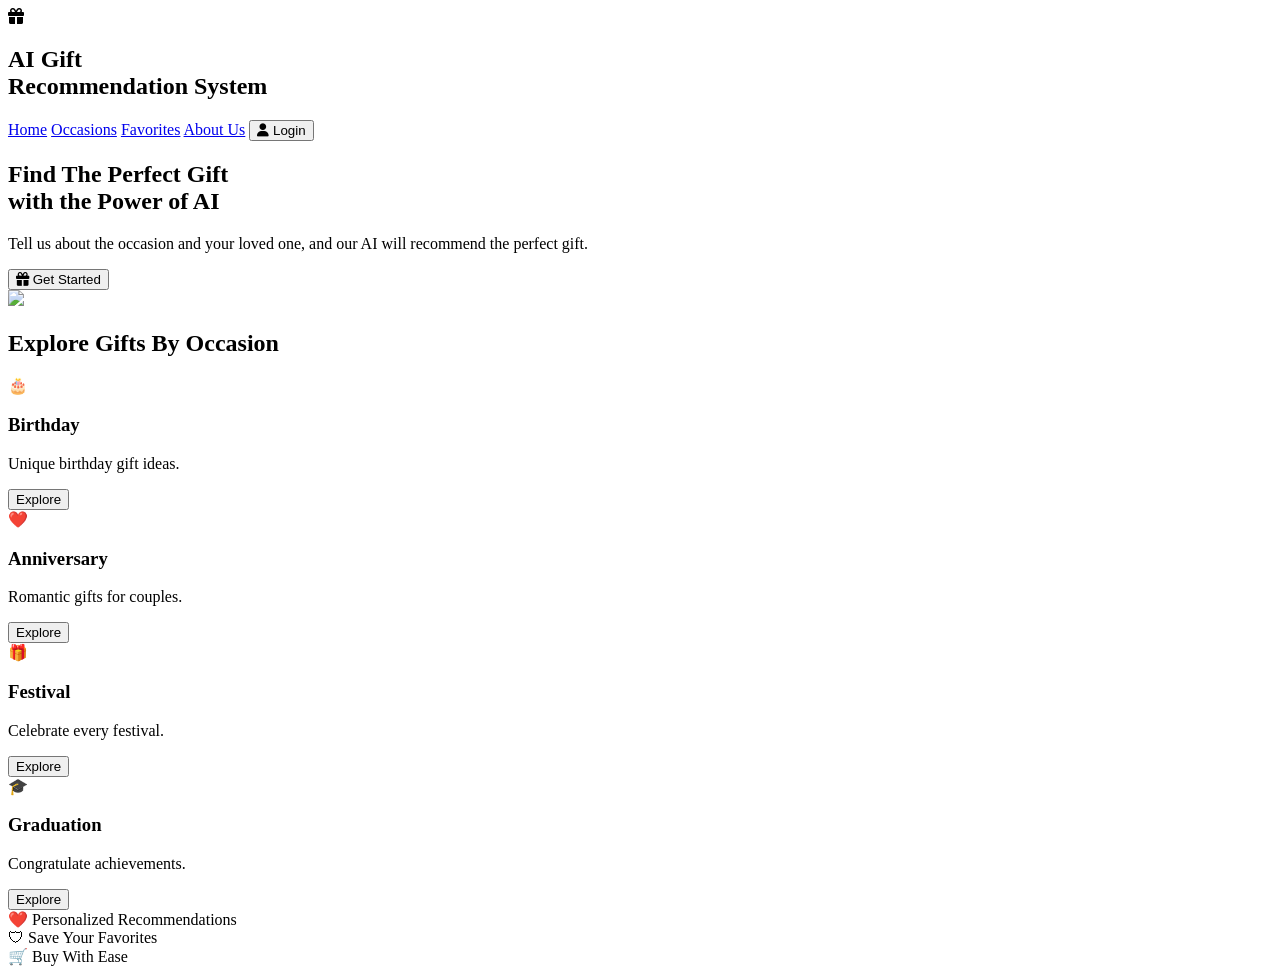
==== index.html @ 60fd73e7 "Create index.html" ====
<!DOCTYPE html>
<html lang="en">
<head>
<meta charset="UTF-8">
<meta name="viewport" content="width=device-width, initial-scale=1.0">
<title>AI Gift Recommendation System</title>
<link rel="stylesheet" href="style.css">

<link rel="stylesheet"
href="https://cdnjs.cloudflare.com/ajax/libs/font-awesome/6.5.2/css/all.min.css">
</head>

<body>

<header>

<div class="logo">
<i class="fa-solid fa-gift"></i>
<h2>AI Gift <br> Recommendation System</h2>
</div>

<nav>
<a href="#">Home</a>
<a href="#">Occasions</a>
<a href="#">Favorites</a>
<a href="#">About Us</a>

<button class="login">
<i class="fa-solid fa-user"></i> Login
</button>

</nav>

</header>


<section class="hero">

<div class="left">

<h1>Find The Perfect Gift <br>
<span>with the Power of AI</span></h1>

<p>
Tell us about the occasion and your loved one,
and our AI will recommend the perfect gift.
</p>

<button class="start">
<i class="fa-solid fa-gift"></i>
Get Started
</button>

</div>

<div class="right">
<img src="images/hero.png">
</div>

</section>


<section>

<h2 class="title">Explore Gifts By Occasion</h2>

<div class="cards">

<div class="card">
<div class="icon">🎂</div>
<h3>Birthday</h3>
<p>Unique birthday gift ideas.</p>
<button>Explore</button>
</div>

<div class="card">
<div class="icon">❤️</div>
<h3>Anniversary</h3>
<p>Romantic gifts for couples.</p>
<button>Explore</button>
</div>

<div class="card">
<div class="icon">🎁</div>
<h3>Festival</h3>
<p>Celebrate every festival.</p>
<button>Explore</button>
</div>

<div class="card">
<div class="icon">🎓</div>
<h3>Graduation</h3>
<p>Congratulate achievements.</p>
<button>Explore</button>
</div>

</div>

</section>


<footer>

<div>
❤️ Personalized Recommendations
</div>

<div>
🛡 Save Your Favorites
</div>

<div>
🛒 Buy With Ease
</div>

</footer>

</body>
</html>
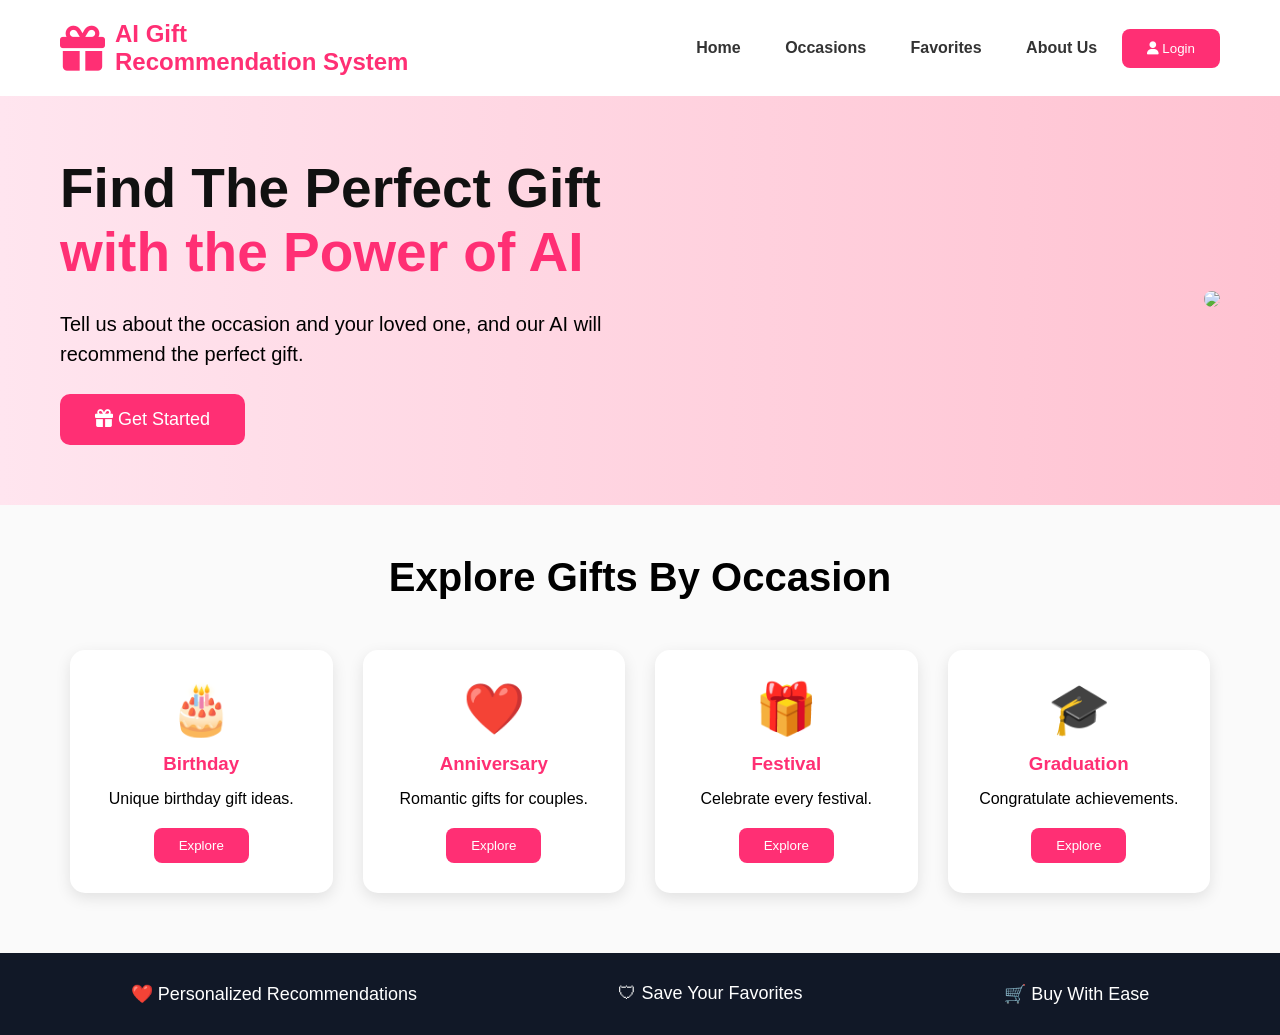
==== commit e3091ce9: "Update index.html" ====
--- a/index.html
+++ b/index.html
@@ -25,11 +25,11 @@
 <a href="#">Favorites</a>
 <a href="#">About Us</a>
 
-<button class="login">
+<button class="login" onclick="index.html">
 <i class="fa-solid fa-user"></i> Login
 </button>
 
-</nav>
+</nav> 
 
 </header>
 
--- a/style.css
+++ b/style.css
@@ -0,0 +1,140 @@
+*{
+margin:0;
+padding:0;
+box-sizing:border-box;
+font-family:Arial;
+}
+
+body{
+background:#fafafa;
+}
+
+header{
+display:flex;
+justify-content:space-between;
+align-items:center;
+padding:20px 60px;
+background:white;
+box-shadow:0 2px 10px rgba(0,0,0,.1);
+}
+
+.logo{
+display:flex;
+align-items:center;
+gap:10px;
+color:#ff2f74;
+}
+
+.logo i{
+font-size:45px;
+}
+
+nav a{
+margin:20px;
+text-decoration:none;
+font-weight:bold;
+color:#333;
+}
+
+.login{
+background:#ff2f74;
+color:white;
+border:none;
+padding:12px 25px;
+border-radius:8px;
+cursor:pointer;
+}
+
+.hero{
+display:flex;
+justify-content:space-between;
+align-items:center;
+padding:60px;
+background:linear-gradient(to right,#ffe5ef,#ffc2d1);
+}
+
+.left{
+width:50%;
+}
+
+.left h1{
+font-size:55px;
+color:#111;
+}
+
+.left span{
+color:#ff2f74;
+}
+
+.left p{
+margin:25px 0;
+font-size:20px;
+line-height:30px;
+}
+
+.start{
+background:#ff2f74;
+color:white;
+border:none;
+padding:15px 35px;
+font-size:18px;
+border-radius:10px;
+cursor:pointer;
+}
+
+.right img{
+width:500px;
+border-radius:15px;
+}
+
+.title{
+text-align:center;
+margin:50px;
+font-size:40px;
+}
+
+.cards{
+display:grid;
+grid-template-columns:repeat(4,1fr);
+gap:30px;
+padding:0 70px 60px;
+}
+
+.card{
+background:white;
+padding:30px;
+border-radius:15px;
+text-align:center;
+box-shadow:0 5px 15px rgba(0,0,0,.1);
+}
+
+.icon{
+font-size:50px;
+}
+
+.card h3{
+margin:15px;
+color:#ff2f74;
+}
+
+.card p{
+margin-bottom:20px;
+}
+
+.card button{
+background:#ff2f74;
+color:white;
+padding:10px 25px;
+border:none;
+border-radius:8px;
+cursor:pointer;
+}
+
+footer{
+display:flex;
+justify-content:space-around;
+padding:30px;
+background:#111827;
+color:white;
+font-size:18px;
+}
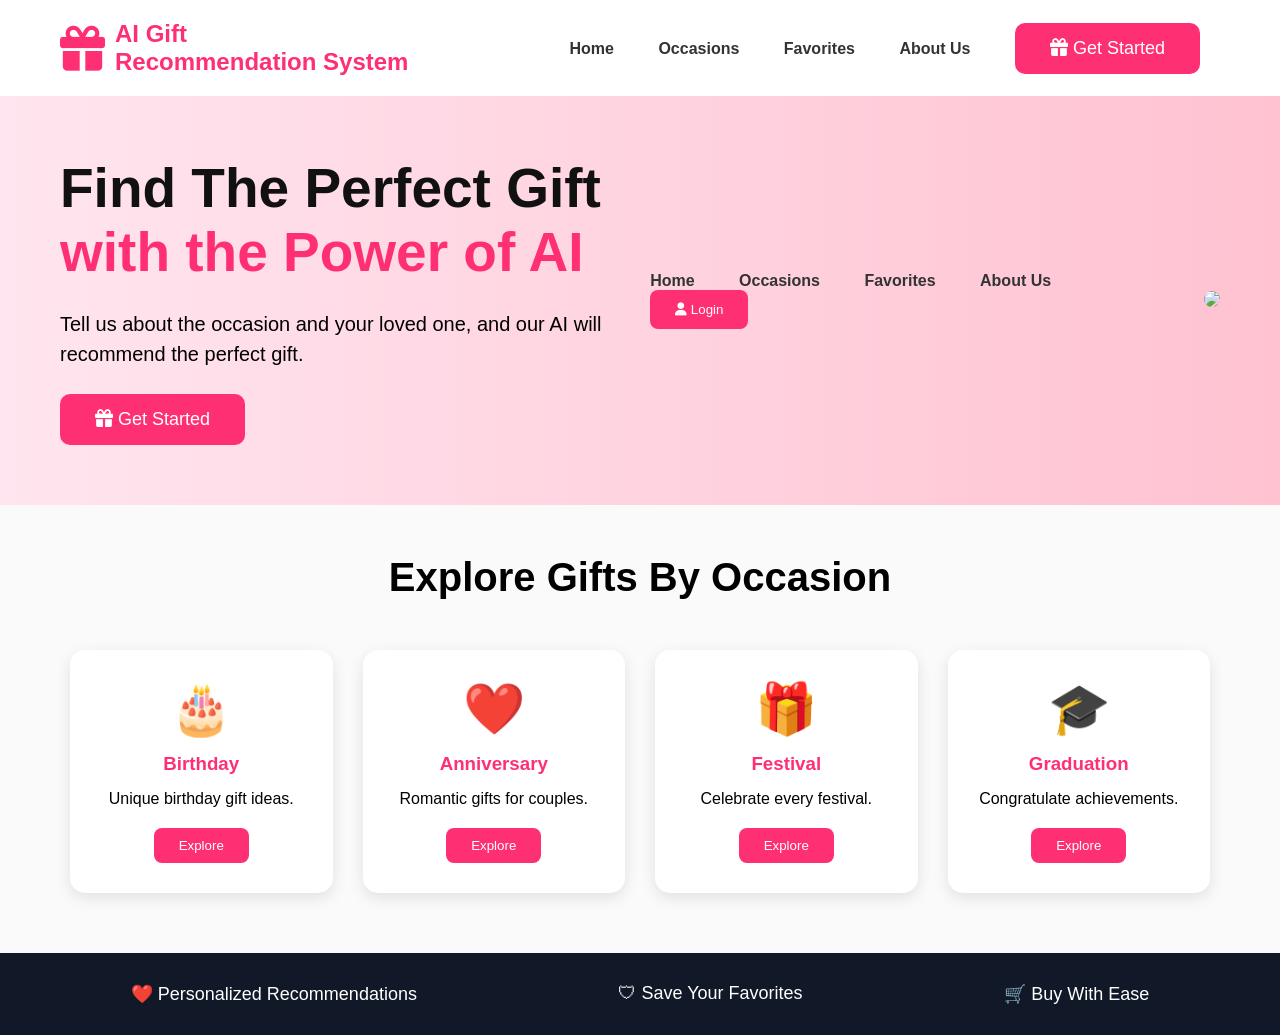
==== commit d5dba3ac: "Update index.html" ====
--- a/index.html
+++ b/index.html
@@ -25,9 +25,12 @@
 <a href="#">Favorites</a>
 <a href="#">About Us</a>
 
-<button class="login" onclick="index.html">
-<i class="fa-solid fa-user"></i> Login
-</button>
+<a href="login.html">
+    <button class="start">
+        <i class="fa-solid fa-gift"></i>
+        Get Started
+    </button>
+</a>
 
 </nav> 
 
@@ -52,6 +55,18 @@
 </button>
 
 </div>
+<nav>
+    <a href="index.html">Home</a>
+    <a href="#occasion">Occasions</a>
+    <a href="#">Favorites</a>
+    <a href="#">About Us</a>
+
+    <a href="login.html">
+        <button class="login">
+            <i class="fa-solid fa-user"></i> Login
+        </button>
+    </a>
+</nav>
 
 <div class="right">
 <img src="images/hero.png">
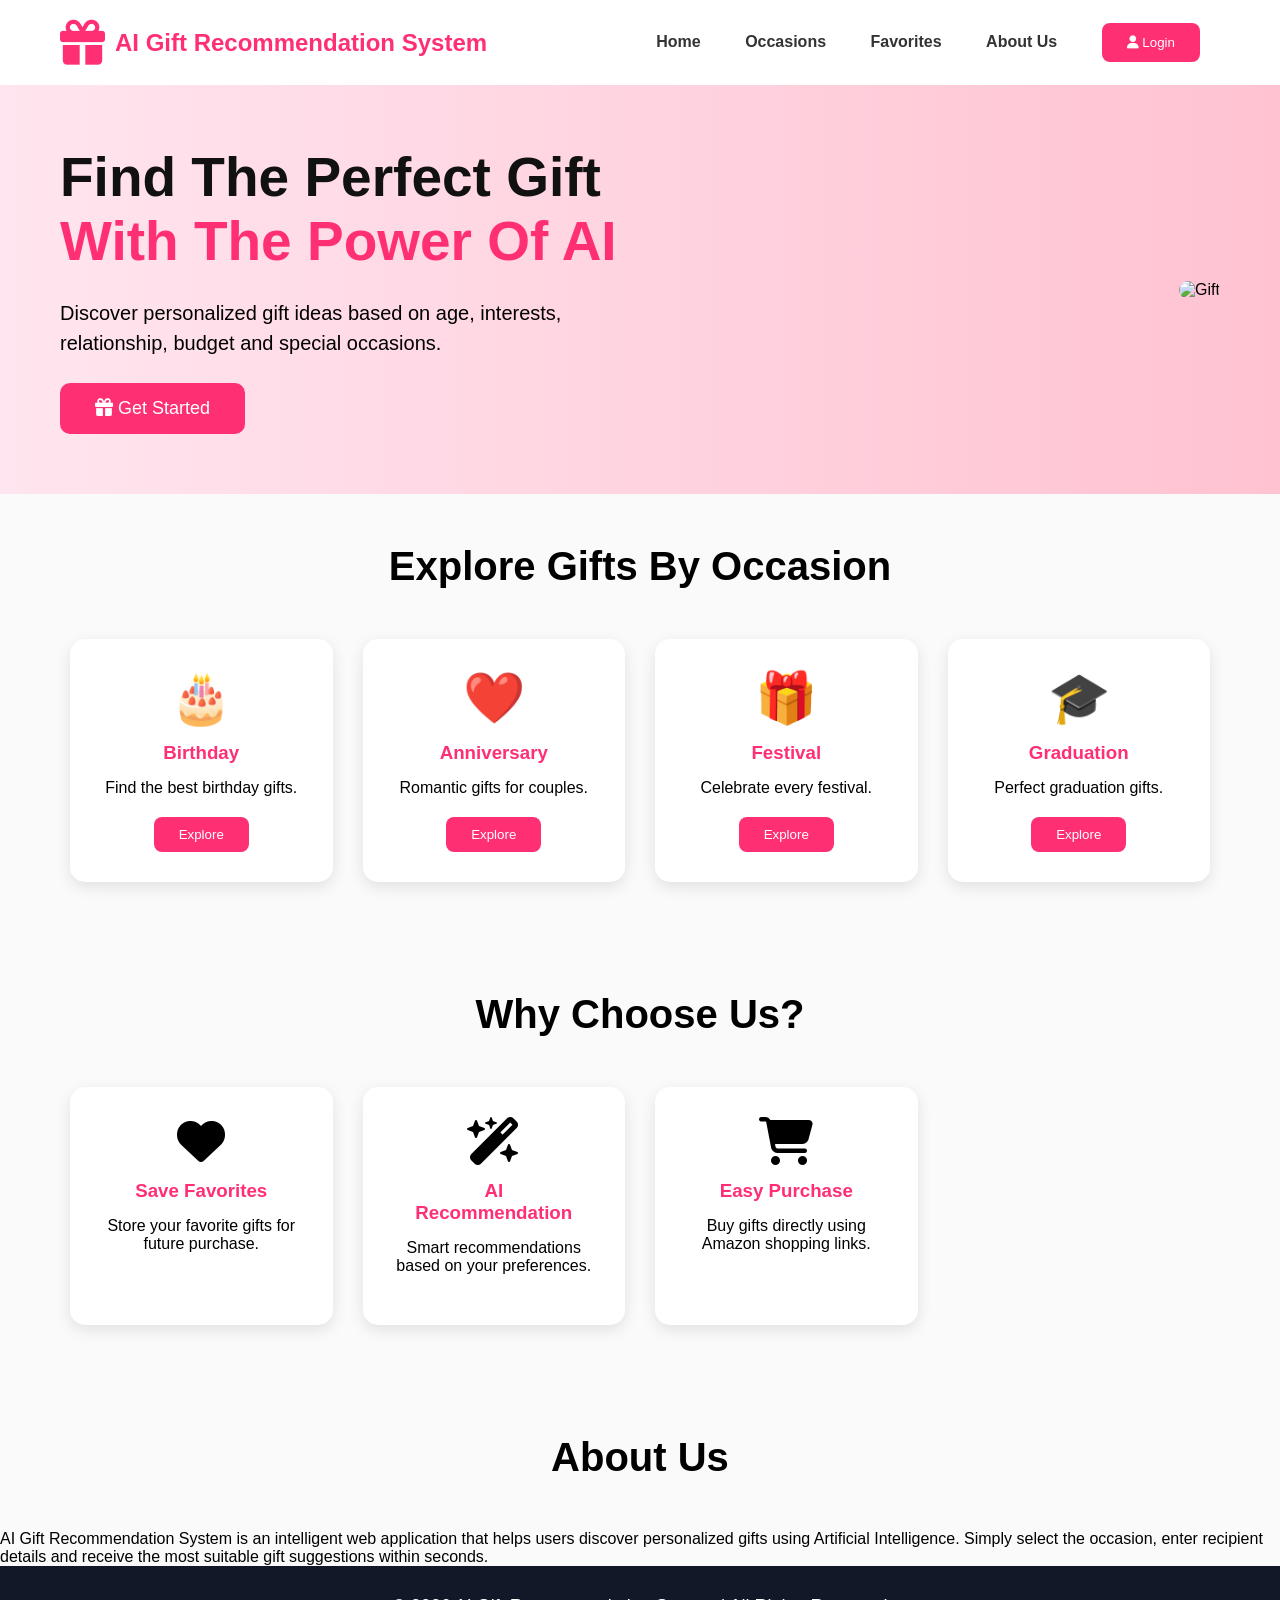
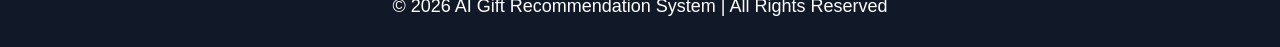
==== commit 200ab43f: "Update index.html" ====
--- a/index.html
+++ b/index.html
@@ -4,78 +4,78 @@
 <meta charset="UTF-8">
 <meta name="viewport" content="width=device-width, initial-scale=1.0">
 <title>AI Gift Recommendation System</title>
+
 <link rel="stylesheet" href="style.css">
 
 <link rel="stylesheet"
 href="https://cdnjs.cloudflare.com/ajax/libs/font-awesome/6.5.2/css/all.min.css">
+
 </head>
+<body>
 
-<body>
+<!-- ================= HEADER ================= -->
 
 <header>
 
 <div class="logo">
 <i class="fa-solid fa-gift"></i>
-<h2>AI Gift <br> Recommendation System</h2>
+<h2>AI Gift Recommendation System</h2>
 </div>
 
 <nav>
-<a href="#">Home</a>
-<a href="#">Occasions</a>
-<a href="#">Favorites</a>
-<a href="#">About Us</a>
+
+<a href="index.html">Home</a>
+
+<a href="#occasion">Occasions</a>
+
+<a href="#favorites">Favorites</a>
+
+<a href="#about">About Us</a>
 
 <a href="login.html">
-    <button class="start">
-        <i class="fa-solid fa-gift"></i>
-        Get Started
-    </button>
+<button class="login">
+<i class="fa-solid fa-user"></i> Login
+</button>
 </a>
 
-</nav> 
+</nav>
 
 </header>
 
+<!-- ================= HERO ================= -->
 
 <section class="hero">
 
 <div class="left">
 
 <h1>Find The Perfect Gift <br>
-<span>with the Power of AI</span></h1>
+<span>With The Power Of AI</span></h1>
 
 <p>
-Tell us about the occasion and your loved one,
-and our AI will recommend the perfect gift.
+Discover personalized gift ideas based on age, interests,
+relationship, budget and special occasions.
 </p>
 
+<a href="login.html">
 <button class="start">
 <i class="fa-solid fa-gift"></i>
 Get Started
 </button>
+</a>
 
 </div>
-<nav>
-    <a href="index.html">Home</a>
-    <a href="#occasion">Occasions</a>
-    <a href="#">Favorites</a>
-    <a href="#">About Us</a>
-
-    <a href="login.html">
-        <button class="login">
-            <i class="fa-solid fa-user"></i> Login
-        </button>
-    </a>
-</nav>
 
 <div class="right">
-<img src="images/hero.png">
+
+<img src="images/hero.png" alt="Gift">
+
 </div>
 
 </section>
 
+<!-- ================= OCCASIONS ================= -->
 
-<section>
+<section id="occasion">
 
 <h2 class="title">Explore Gifts By Occasion</h2>
 
@@ -84,7 +84,7 @@
 <div class="card">
 <div class="icon">🎂</div>
 <h3>Birthday</h3>
-<p>Unique birthday gift ideas.</p>
+<p>Find the best birthday gifts.</p>
 <button>Explore</button>
 </div>
 
@@ -105,7 +105,7 @@
 <div class="card">
 <div class="icon">🎓</div>
 <h3>Graduation</h3>
-<p>Congratulate achievements.</p>
+<p>Perfect graduation gifts.</p>
 <button>Explore</button>
 </div>
 
@@ -113,20 +113,78 @@
 
 </section>
 
+<!-- ================= FAVORITES ================= -->
+
+<section id="favorites">
+
+<h2 class="title">Why Choose Us?</h2>
+
+<div class="cards">
+
+<div class="card">
+<i class="fa-solid fa-heart fa-3x"></i>
+
+<h3>Save Favorites</h3>
+
+<p>
+Store your favorite gifts for future purchase.
+</p>
+
+</div>
+
+<div class="card">
+
+<i class="fa-solid fa-wand-magic-sparkles fa-3x"></i>
+
+<h3>AI Recommendation</h3>
+
+<p>
+Smart recommendations based on your preferences.
+</p>
+
+</div>
+
+<div class="card">
+
+<i class="fa-solid fa-cart-shopping fa-3x"></i>
+
+<h3>Easy Purchase</h3>
+
+<p>
+Buy gifts directly using Amazon shopping links.
+</p>
+
+</div>
+
+</div>
+
+</section>
+
+<!-- ================= ABOUT ================= -->
+
+<section id="about">
+
+<h2 class="title">About Us</h2>
+
+<p class="about">
+
+AI Gift Recommendation System is an intelligent web application
+that helps users discover personalized gifts using Artificial
+Intelligence. Simply select the occasion, enter recipient
+details and receive the most suitable gift suggestions within
+seconds.
+
+</p>
+
+</section>
+
+<!-- ================= FOOTER ================= -->
 
 <footer>
 
-<div>
-❤️ Personalized Recommendations
-</div>
-
-<div>
-🛡 Save Your Favorites
-</div>
-
-<div>
-🛒 Buy With Ease
-</div>
+<p>
+© 2026 AI Gift Recommendation System | All Rights Reserved
+</p>
 
 </footer>
 
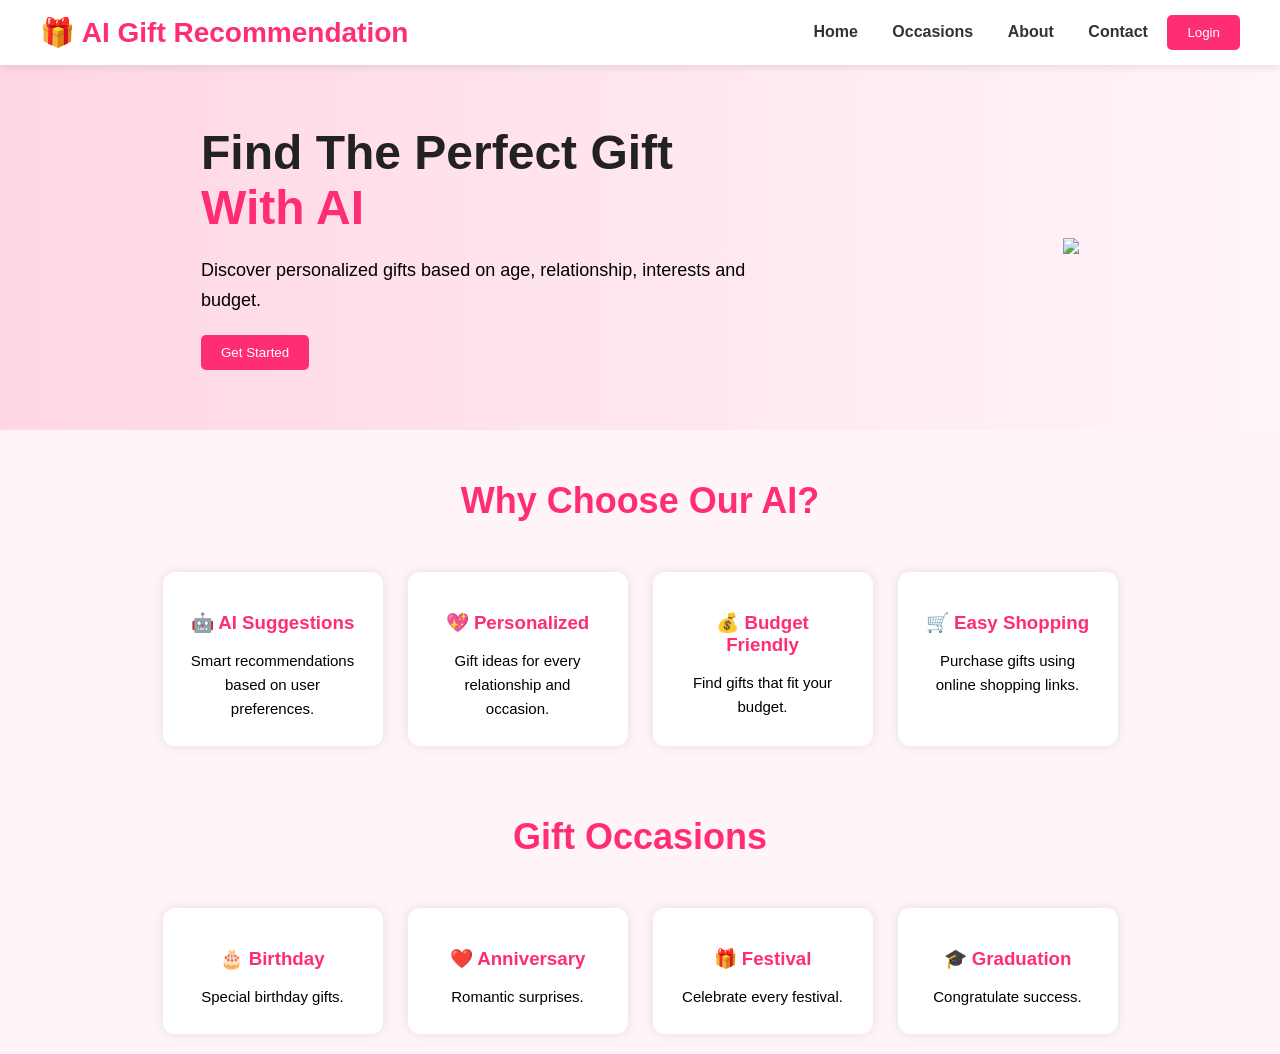
==== commit 3c8729b2: "Update index.html" ====
--- a/index.html
+++ b/index.html
@@ -5,188 +5,314 @@
 <meta name="viewport" content="width=device-width, initial-scale=1.0">
 <title>AI Gift Recommendation System</title>
 
-<link rel="stylesheet" href="style.css">
-
-<link rel="stylesheet"
-href="https://cdnjs.cloudflare.com/ajax/libs/font-awesome/6.5.2/css/all.min.css">
+<style>
+*{
+margin:0;
+padding:0;
+box-sizing:border-box;
+font-family:Arial,sans-serif;
+}
+
+body{
+background:#fff4f8;
+}
+
+header{
+display:flex;
+justify-content:space-between;
+align-items:center;
+padding:15px 40px;
+background:white;
+box-shadow:0 2px 8px rgba(0,0,0,.1);
+position:sticky;
+top:0;
+}
+
+.logo{
+font-size:28px;
+font-weight:bold;
+color:#ff2d75;
+}
+
+nav a{
+text-decoration:none;
+margin:0 15px;
+font-weight:bold;
+color:#333;
+}
+
+nav a:hover{
+color:#ff2d75;
+}
+
+button{
+background:#ff2d75;
+color:white;
+border:none;
+padding:10px 20px;
+border-radius:5px;
+cursor:pointer;
+}
+
+button:hover{
+background:#d81b60;
+}
+
+.hero{
+display:flex;
+justify-content:space-around;
+align-items:center;
+padding:60px;
+background:linear-gradient(to right,#ffd6e5,#fff5fa);
+}
+
+.left{
+width:50%;
+}
+
+.left h1{
+font-size:48px;
+color:#222;
+}
+
+.left span{
+color:#ff2d75;
+}
+
+.left p{
+margin:20px 0;
+font-size:18px;
+line-height:30px;
+}
+
+.right img{
+width:420px;
+}
+
+.title{
+text-align:center;
+font-size:36px;
+margin:50px 0 30px;
+color:#ff2d75;
+}
+
+.cards{
+display:flex;
+justify-content:center;
+gap:25px;
+flex-wrap:wrap;
+padding:20px;
+}
+
+.card{
+width:220px;
+background:white;
+padding:25px;
+border-radius:12px;
+text-align:center;
+box-shadow:0 0 12px rgba(0,0,0,.1);
+transition:.3s;
+}
+
+.card:hover{
+transform:translateY(-8px);
+}
+
+.card h3{
+margin:15px 0;
+color:#ff2d75;
+}
+
+.card p{
+font-size:15px;
+line-height:24px;
+}
+
+#login{
+display:none;
+}
+
+.login-box{
+width:360px;
+margin:60px auto;
+background:white;
+padding:30px;
+border-radius:10px;
+box-shadow:0 0 12px rgba(0,0,0,.2);
+}
+
+.login-box input{
+width:100%;
+padding:12px;
+margin:10px 0;
+border:1px solid #ccc;
+border-radius:5px;
+}
+
+footer{
+background:#222;
+color:white;
+text-align:center;
+padding:20px;
+margin-top:40px;
+}
+</style>
 
 </head>
+
 <body>
 
-<!-- ================= HEADER ================= -->
-
 <header>
 
 <div class="logo">
-<i class="fa-solid fa-gift"></i>
-<h2>AI Gift Recommendation System</h2>
+🎁 AI Gift Recommendation
 </div>
 
 <nav>
 
-<a href="index.html">Home</a>
+<a href="#" onclick="home()">Home</a>
 
 <a href="#occasion">Occasions</a>
 
-<a href="#favorites">Favorites</a>
-
-<a href="#about">About Us</a>
-
-<a href="login.html">
-<button class="login">
-<i class="fa-solid fa-user"></i> Login
+<a href="#about">About</a>
+
+<a href="#contact">Contact</a>
+
+<button onclick="login()">
+Login
 </button>
-</a>
 
 </nav>
 
 </header>
 
-<!-- ================= HERO ================= -->
+<!-- HOME -->
+
+<div id="home">
 
 <section class="hero">
 
 <div class="left">
 
-<h1>Find The Perfect Gift <br>
-<span>With The Power Of AI</span></h1>
-
-<p>
-Discover personalized gift ideas based on age, interests,
-relationship, budget and special occasions.
-</p>
-
-<a href="login.html">
-<button class="start">
-<i class="fa-solid fa-gift"></i>
+<h1>
+
+Find The Perfect Gift
+
+<span>With AI</span>
+
+</h1>
+
+<p>
+
+Discover personalized gifts based on age,
+relationship, interests and budget.
+
+</p>
+
+<button onclick="login()">
+
 Get Started
+
 </button>
-</a>
 
 </div>
 
 <div class="right">
 
-<img src="images/hero.png" alt="Gift">
+<img src="https://cdn-icons-png.flaticon.com/512/3159/3159066.png">
 
 </div>
 
 </section>
 
-<!-- ================= OCCASIONS ================= -->
+<h2 class="title">
+
+Why Choose Our AI?
+
+</h2>
+
+<div class="cards">
+
+<div class="card">
+
+<h3>🤖 AI Suggestions</h3>
+
+<p>
+
+Smart recommendations based on user preferences.
+
+</p>
+
+</div>
+
+<div class="card">
+
+<h3>💖 Personalized</h3>
+
+<p>
+
+Gift ideas for every relationship and occasion.
+
+</p>
+
+</div>
+
+<div class="card">
+
+<h3>💰 Budget Friendly</h3>
+
+<p>
+
+Find gifts that fit your budget.
+
+</p>
+
+</div>
+
+<div class="card">
+
+<h3>🛒 Easy Shopping</h3>
+
+<p>
+
+Purchase gifts using online shopping links.
+
+</p>
+
+</div>
+
+</div>
 
 <section id="occasion">
 
-<h2 class="title">Explore Gifts By Occasion</h2>
+<h2 class="title">
+
+Gift Occasions
+
+</h2>
 
 <div class="cards">
 
 <div class="card">
-<div class="icon">🎂</div>
-<h3>Birthday</h3>
-<p>Find the best birthday gifts.</p>
-<button>Explore</button>
-</div>
-
-<div class="card">
-<div class="icon">❤️</div>
-<h3>Anniversary</h3>
-<p>Romantic gifts for couples.</p>
-<button>Explore</button>
-</div>
-
-<div class="card">
-<div class="icon">🎁</div>
-<h3>Festival</h3>
+<h3>🎂 Birthday</h3>
+<p>Special birthday gifts.</p>
+</div>
+
+<div class="card">
+<h3>❤️ Anniversary</h3>
+<p>Romantic surprises.</p>
+</div>
+
+<div class="card">
+<h3>🎁 Festival</h3>
 <p>Celebrate every festival.</p>
-<button>Explore</button>
-</div>
-
-<div class="card">
-<div class="icon">🎓</div>
-<h3>Graduation</h3>
-<p>Perfect graduation gifts.</p>
-<button>Explore</button>
+</div>
+
+<div class="card">
+<h3>🎓 Graduation</h3>
+<p>Congratulate success.</p>
 </div>
 
 </div>
 
 </section>
-
-<!-- ================= FAVORITES ================= -->
-
-<section id="favorites">
-
-<h2 class="title">Why Choose Us?</h2>
-
-<div class="cards">
-
-<div class="card">
-<i class="fa-solid fa-heart fa-3x"></i>
-
-<h3>Save Favorites</h3>
-
-<p>
-Store your favorite gifts for future purchase.
-</p>
-
-</div>
-
-<div class="card">
-
-<i class="fa-solid fa-wand-magic-sparkles fa-3x"></i>
-
-<h3>AI Recommendation</h3>
-
-<p>
-Smart recommendations based on your preferences.
-</p>
-
-</div>
-
-<div class="card">
-
-<i class="fa-solid fa-cart-shopping fa-3x"></i>
-
-<h3>Easy Purchase</h3>
-
-<p>
-Buy gifts directly using Amazon shopping links.
-</p>
-
-</div>
-
-</div>
-
-</section>
-
-<!-- ================= ABOUT ================= -->
-
-<section id="about">
-
-<h2 class="title">About Us</h2>
-
-<p class="about">
-
-AI Gift Recommendation System is an intelligent web application
-that helps users discover personalized gifts using Artificial
-Intelligence. Simply select the occasion, enter recipient
-details and receive the most suitable gift suggestions within
-seconds.
-
-</p>
-
-</section>
-
-<!-- ================= FOOTER ================= -->
-
-<footer>
-
-<p>
-© 2026 AI Gift Recommendation System | All Rights Reserved
-</p>
-
-</footer>
-
-</body>
-</html>
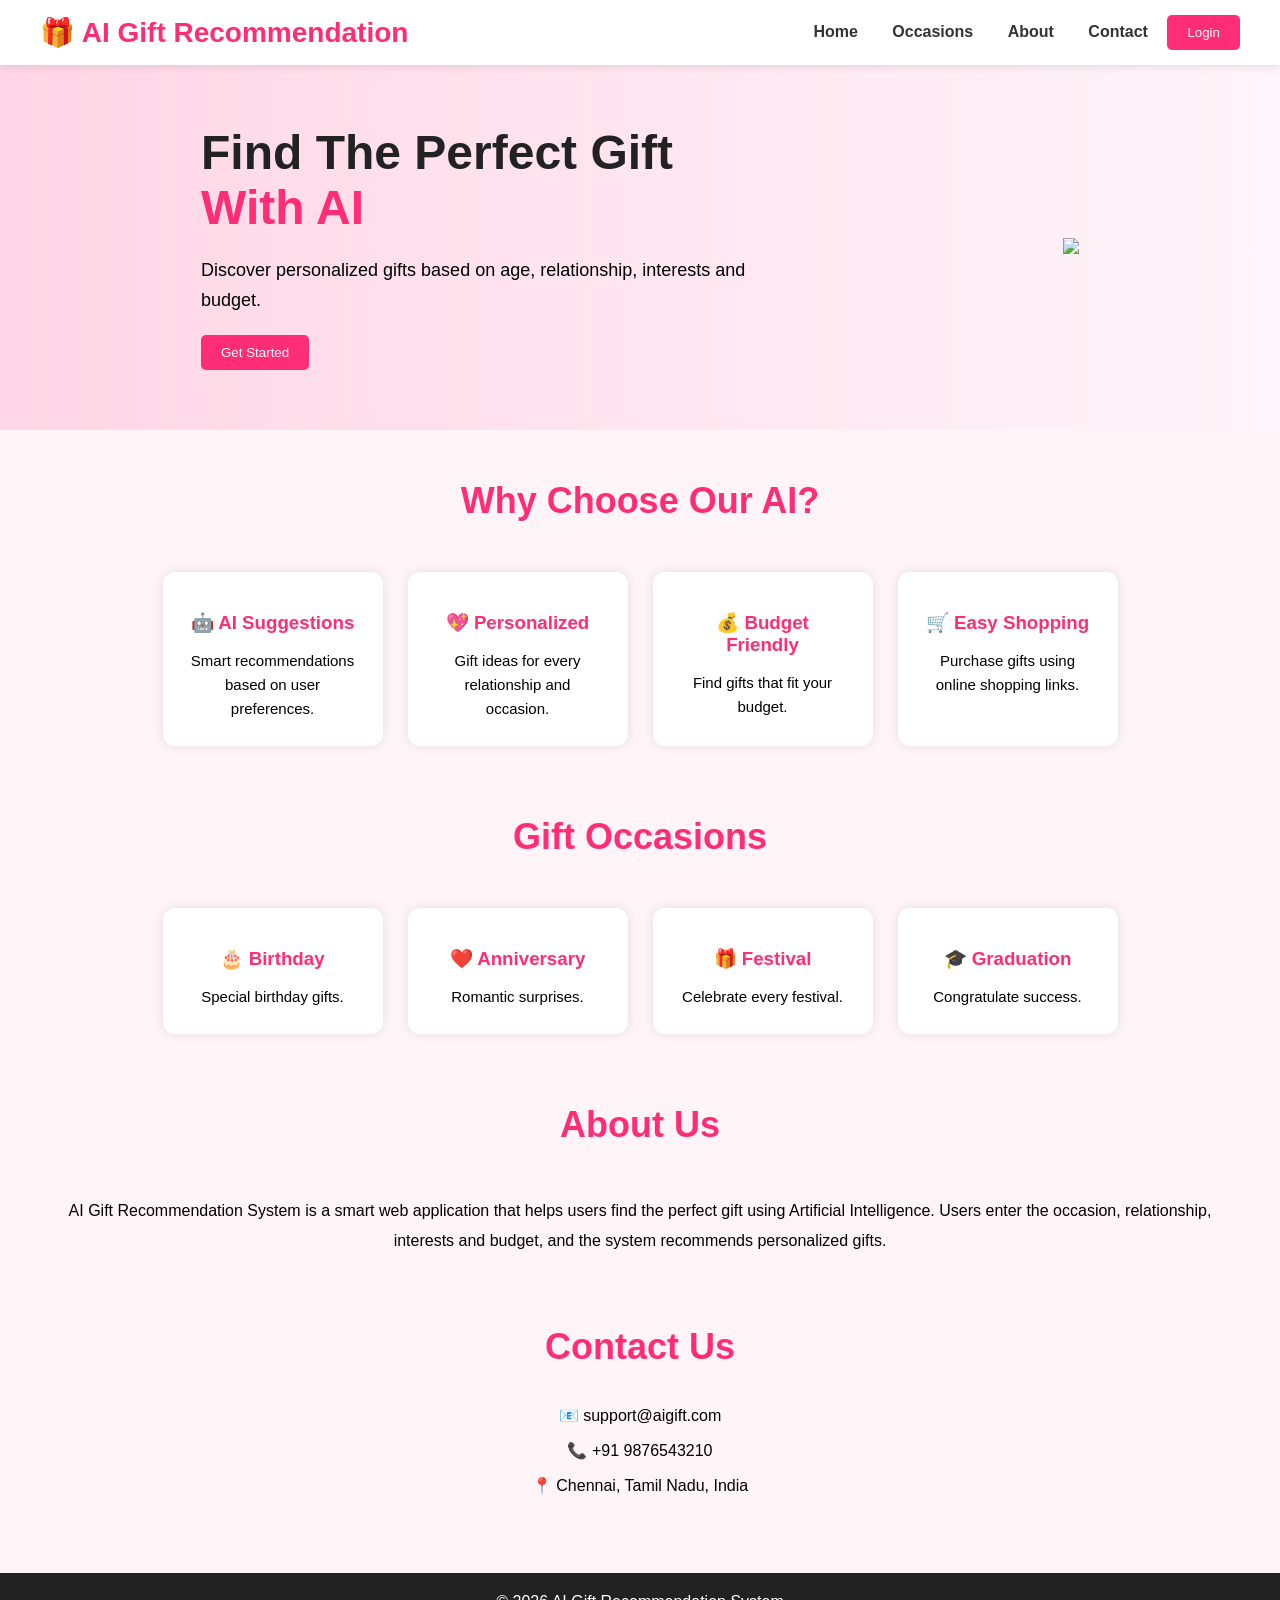
==== commit 4e905e9e: "Update index.html" ====
--- a/index.html
+++ b/index.html
@@ -316,3 +316,153 @@
 </div>
 
 </section>
+<!-- ABOUT SECTION -->
+
+<section id="about">
+
+<h2 class="title">About Us</h2>
+
+<div style="padding:20px 60px;text-align:center;line-height:30px;">
+
+<p>
+
+AI Gift Recommendation System is a smart web application that helps users find the perfect gift using Artificial Intelligence.
+Users enter the occasion, relationship, interests and budget, and the system recommends personalized gifts.
+
+</p>
+
+</div>
+
+</section>
+
+<!-- CONTACT SECTION -->
+
+<section id="contact">
+
+<h2 class="title">Contact Us</h2>
+
+<div style="text-align:center;line-height:35px;padding-bottom:30px;">
+
+<p>📧 support@aigift.com</p>
+
+<p>📞 +91 9876543210</p>
+
+<p>📍 Chennai, Tamil Nadu, India</p>
+
+</div>
+
+</section>
+
+</div>
+
+<!-- LOGIN PAGE -->
+
+<div id="login">
+
+<div class="login-box">
+
+<h2 style="text-align:center;color:#ff2d75;">
+
+🔐 User Login
+
+</h2>
+
+<p style="text-align:center;margin:15px 0;">
+
+Welcome Back!
+
+</p>
+
+<input type="email" placeholder="Email Address">
+
+<input type="password" placeholder="Password">
+
+<label>
+
+<input type="checkbox">
+
+Remember Me
+
+</label>
+
+<p style="text-align:right;margin:10px 0;">
+
+<a href="#" style="color:#ff2d75;text-decoration:none;">
+
+Forgot Password?
+
+</a>
+
+</p>
+
+<button style="width:100%;">
+
+Login
+
+</button>
+
+<p style="text-align:center;margin-top:20px;">
+
+New User?
+
+<a href="#" style="color:#ff2d75;">
+
+Register Here
+
+</a>
+
+</p>
+
+<button onclick="home()"
+
+style="width:100%;margin-top:15px;background:#555;">
+
+⬅ Back to Home
+
+</button>
+
+</div>
+
+</div>
+
+<!-- FOOTER -->
+
+<footer>
+
+<p>
+
+© 2026 AI Gift Recommendation System
+
+</p>
+
+</footer>
+
+<!-- JAVASCRIPT -->
+
+<script>
+
+function login(){
+
+document.getElementById("home").style.display="none";
+
+document.getElementById("login").style.display="block";
+
+window.scrollTo(0,0);
+
+}
+
+function home(){
+
+document.getElementById("home").style.display="block";
+
+document.getElementById("login").style.display="none";
+
+window.scrollTo(0,0);
+
+}
+
+</script>
+
+</body>
+
+</html>
